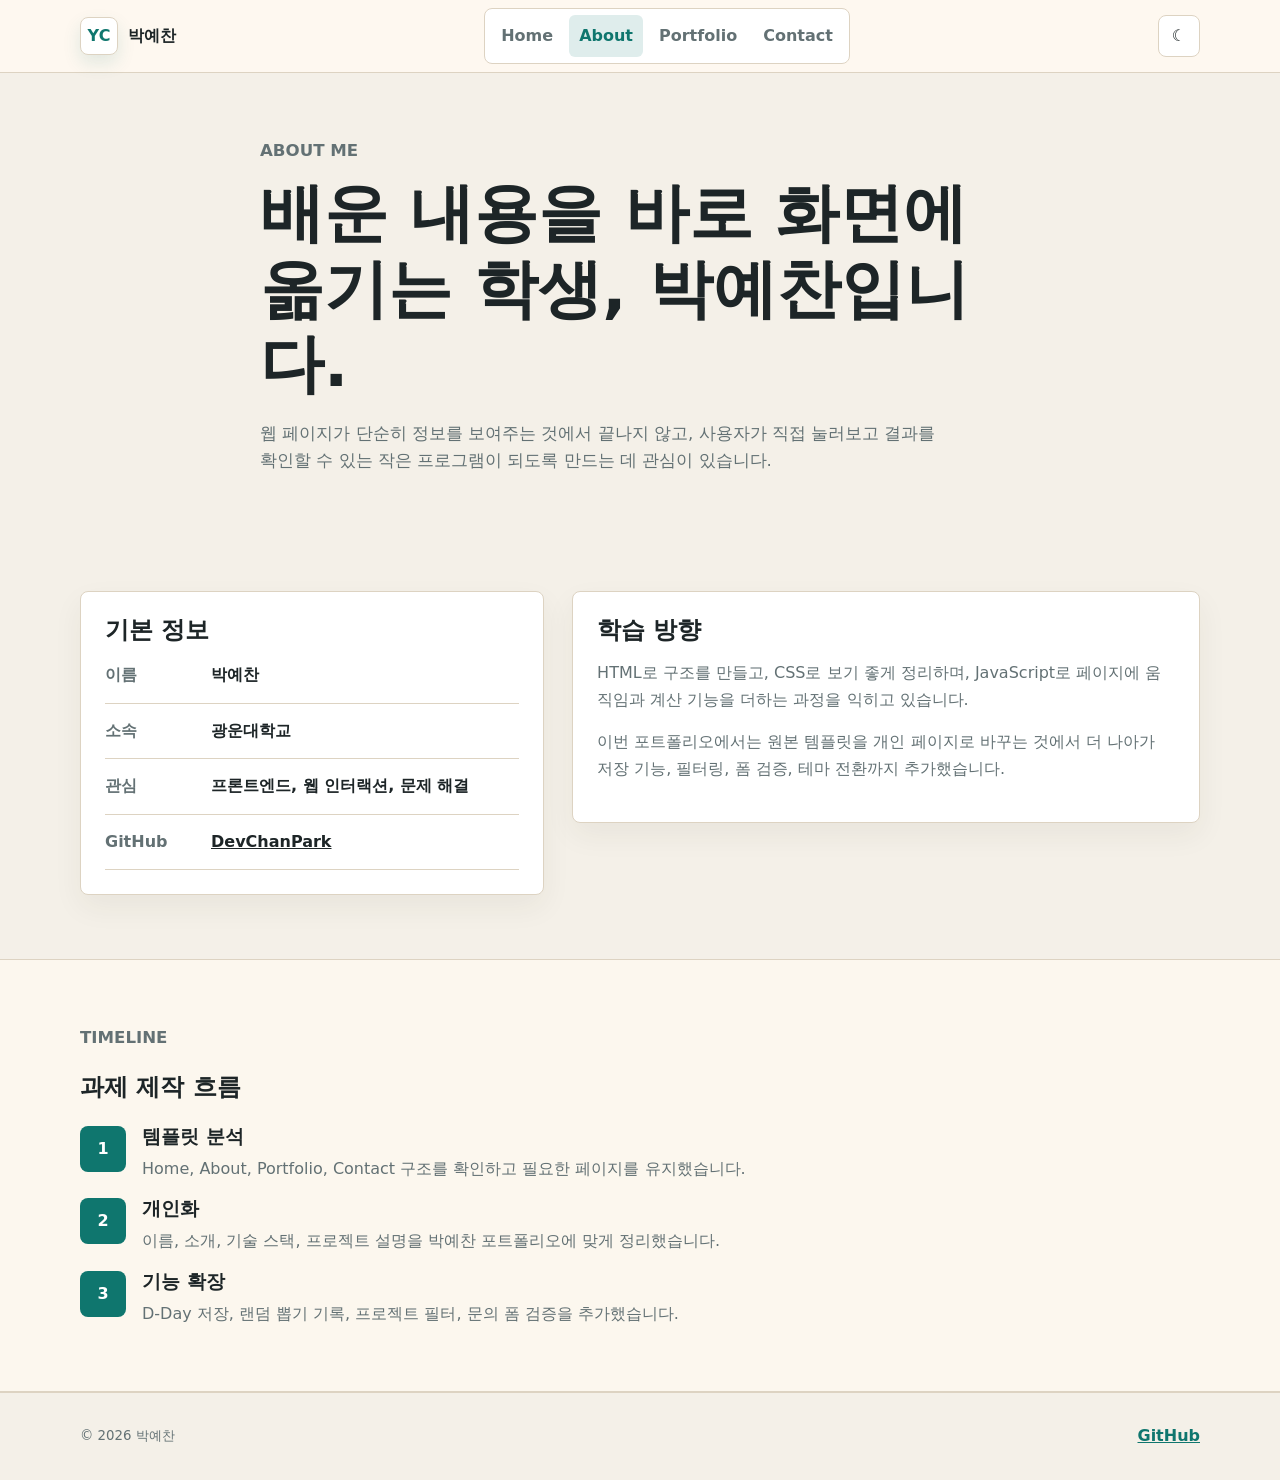
==== about.html @ 89fc2707 "Deploy portfolio site" ====
<!DOCTYPE html>
<html lang="ko">
<head>
  <meta charset="UTF-8">
  <meta name="viewport" content="width=device-width, initial-scale=1.0">
  <title>About | 박예찬</title>
  <link rel="stylesheet" href="style.css">
</head>
<body data-page="about">
  <div class="scroll-progress" aria-hidden="true"><span></span></div>

  <header class="site-header">
    <div class="shell nav-shell">
      <a class="brand" href="index.html" aria-label="박예찬 홈">
        <span class="brand-mark">YC</span>
        <span>박예찬</span>
      </a>
      <nav class="site-nav" aria-label="주요 메뉴">
        <a href="index.html">Home</a>
        <a href="about.html">About</a>
        <a href="portfolio.html">Portfolio</a>
        <a href="contact.html">Contact</a>
      </nav>
      <button class="icon-button theme-toggle" type="button" data-theme-toggle aria-label="테마 변경" title="테마 변경">
        <span data-theme-icon>☾</span>
      </button>
    </div>
  </header>

  <main>
    <section class="page-hero">
      <div class="shell narrow reveal">
        <p class="eyebrow">About Me</p>
        <h1>배운 내용을 바로 화면에 옮기는 학생, 박예찬입니다.</h1>
        <p>
          웹 페이지가 단순히 정보를 보여주는 것에서 끝나지 않고, 사용자가 직접 눌러보고
          결과를 확인할 수 있는 작은 프로그램이 되도록 만드는 데 관심이 있습니다.
        </p>
      </div>
    </section>

    <section class="section-band">
      <div class="shell about-grid">
        <article class="profile-card reveal">
          <h2>기본 정보</h2>
          <dl class="info-list">
            <div>
              <dt>이름</dt>
              <dd>박예찬</dd>
            </div>
            <div>
              <dt>소속</dt>
              <dd>광운대학교</dd>
            </div>
            <div>
              <dt>관심</dt>
              <dd>프론트엔드, 웹 인터랙션, 문제 해결</dd>
            </div>
            <div>
              <dt>GitHub</dt>
              <dd><a href="https://github.com/DevChanPark" target="_blank" rel="noreferrer">DevChanPark</a></dd>
            </div>
          </dl>
        </article>

        <article class="profile-card reveal">
          <h2>학습 방향</h2>
          <p>
            HTML로 구조를 만들고, CSS로 보기 좋게 정리하며, JavaScript로 페이지에 움직임과
            계산 기능을 더하는 과정을 익히고 있습니다.
          </p>
          <p>
            이번 포트폴리오에서는 원본 템플릿을 개인 페이지로 바꾸는 것에서 더 나아가
            저장 기능, 필터링, 폼 검증, 테마 전환까지 추가했습니다.
          </p>
        </article>
      </div>
    </section>

    <section class="section-band alt">
      <div class="shell">
        <div class="section-heading reveal">
          <p class="eyebrow">Timeline</p>
          <h2>과제 제작 흐름</h2>
        </div>
        <ol class="timeline">
          <li class="reveal">
            <span>1</span>
            <div>
              <h3>템플릿 분석</h3>
              <p>Home, About, Portfolio, Contact 구조를 확인하고 필요한 페이지를 유지했습니다.</p>
            </div>
          </li>
          <li class="reveal">
            <span>2</span>
            <div>
              <h3>개인화</h3>
              <p>이름, 소개, 기술 스택, 프로젝트 설명을 박예찬 포트폴리오에 맞게 정리했습니다.</p>
            </div>
          </li>
          <li class="reveal">
            <span>3</span>
            <div>
              <h3>기능 확장</h3>
              <p>D-Day 저장, 랜덤 뽑기 기록, 프로젝트 필터, 문의 폼 검증을 추가했습니다.</p>
            </div>
          </li>
        </ol>
      </div>
    </section>
  </main>

  <footer class="site-footer">
    <div class="shell footer-inner">
      <small>&copy; <span id="year"></span> 박예찬</small>
      <a href="https://github.com/DevChanPark" target="_blank" rel="noreferrer">GitHub</a>
    </div>
  </footer>

  <button class="back-top" type="button" data-back-top aria-label="맨 위로 이동">↑</button>
  <script src="script.js"></script>
</body>
</html>
---- style.css ----
:root {
  color-scheme: light;
  --bg: #f4f0e8;
  --surface: #fffaf1;
  --surface-strong: #ffffff;
  --text: #1d2527;
  --muted: #637174;
  --line: #ddd3c2;
  --primary: #0f766e;
  --primary-strong: #0b5f59;
  --accent: #d94f30;
  --gold: #d6a740;
  --violet: #6b5bd2;
  --shadow: 0 18px 50px rgba(56, 47, 34, 0.12);
}

:root[data-theme="dark"] {
  color-scheme: dark;
  --bg: #101416;
  --surface: #171c1f;
  --surface-strong: #20272a;
  --text: #eef4ef;
  --muted: #a7b3b0;
  --line: #334042;
  --primary: #48b8a9;
  --primary-strong: #6ed6c6;
  --accent: #ff8a64;
  --gold: #f0c66a;
  --violet: #a59bff;
  --shadow: 0 20px 60px rgba(0, 0, 0, 0.34);
}

* {
  box-sizing: border-box;
}

html {
  scroll-behavior: smooth;
}

body {
  margin: 0;
  min-width: 320px;
  background: var(--bg);
  color: var(--text);
  font-family: system-ui, -apple-system, BlinkMacSystemFont, "Segoe UI", "Noto Sans KR", Arial, sans-serif;
  line-height: 1.65;
}

a {
  color: inherit;
}

img {
  display: block;
  max-width: 100%;
}

button,
input,
textarea {
  font: inherit;
}

button {
  cursor: pointer;
}

.shell {
  width: min(1120px, calc(100% - 40px));
  margin: 0 auto;
}

.narrow {
  max-width: 760px;
}

.scroll-progress {
  position: fixed;
  top: 0;
  left: 0;
  z-index: 50;
  width: 100%;
  height: 4px;
  background: transparent;
}

.scroll-progress span {
  display: block;
  width: 0%;
  height: 100%;
  background: linear-gradient(90deg, var(--primary), var(--accent), var(--gold));
}

.site-header {
  position: sticky;
  top: 0;
  z-index: 40;
  background: color-mix(in srgb, var(--surface) 86%, transparent);
  border-bottom: 1px solid var(--line);
  backdrop-filter: blur(16px);
}

.nav-shell {
  display: flex;
  align-items: center;
  justify-content: space-between;
  min-height: 72px;
  gap: 20px;
}

.brand {
  display: inline-flex;
  align-items: center;
  gap: 10px;
  color: var(--text);
  font-weight: 800;
  text-decoration: none;
}

.brand-mark {
  display: inline-grid;
  width: 38px;
  height: 38px;
  place-items: center;
  border: 1px solid var(--line);
  background: var(--surface-strong);
  color: var(--primary);
  border-radius: 8px;
  box-shadow: 0 8px 18px rgba(15, 118, 110, 0.12);
}

.site-nav {
  display: flex;
  align-items: center;
  justify-content: center;
  gap: 6px;
  padding: 6px;
  border: 1px solid var(--line);
  background: var(--surface-strong);
  border-radius: 8px;
}

.site-nav a {
  min-width: 72px;
  padding: 8px 10px;
  color: var(--muted);
  text-align: center;
  text-decoration: none;
  border-radius: 6px;
  font-weight: 700;
  transition: background 0.2s ease, color 0.2s ease;
}

.site-nav a:hover,
.site-nav a.is-active {
  background: color-mix(in srgb, var(--primary) 13%, transparent);
  color: var(--primary);
}

.icon-button {
  display: inline-grid;
  width: 42px;
  height: 42px;
  place-items: center;
  border: 1px solid var(--line);
  background: var(--surface-strong);
  color: var(--text);
  border-radius: 8px;
}

.hero-section {
  padding: 76px 0 60px;
  overflow: hidden;
}

.hero-grid {
  display: grid;
  grid-template-columns: minmax(0, 1fr) minmax(300px, 440px);
  align-items: center;
  gap: 54px;
}

.eyebrow {
  margin: 0 0 12px;
  color: var(--accent);
  font-size: 0.78rem;
  font-weight: 900;
  letter-spacing: 0;
  text-transform: uppercase;
}

h1,
h2,
h3,
p {
  overflow-wrap: anywhere;
}

h1,
h2,
h3 {
  margin: 0;
  line-height: 1.18;
}

.hero-copy h1,
.page-hero h1 {
  font-size: clamp(2.5rem, 6vw, 5.4rem);
}

.hero-line {
  min-height: 34px;
  margin: 20px 0 0;
  color: var(--primary);
  font-size: clamp(1.08rem, 2.4vw, 1.45rem);
  font-weight: 800;
}

.hero-text,
.page-hero p,
.section-heading p {
  max-width: 690px;
  color: var(--muted);
  font-size: 1.04rem;
}

.hero-actions,
.button-row {
  display: flex;
  flex-wrap: wrap;
  gap: 10px;
  margin-top: 28px;
}

.button {
  display: inline-flex;
  min-height: 44px;
  align-items: center;
  justify-content: center;
  gap: 8px;
  padding: 10px 16px;
  border: 1px solid var(--line);
  border-radius: 8px;
  text-decoration: none;
  font-weight: 800;
}

.button.primary {
  border-color: var(--primary);
  background: var(--primary);
  color: #ffffff;
}

.button.primary:hover {
  border-color: var(--primary-strong);
  background: var(--primary-strong);
}

.button.ghost {
  background: var(--surface-strong);
  color: var(--text);
}

.hero-visual {
  position: relative;
  padding: 18px;
  border: 1px solid var(--line);
  background: radial-gradient(circle at 20% 10%, color-mix(in srgb, var(--gold) 28%, transparent), transparent 28%),
    radial-gradient(circle at 92% 16%, color-mix(in srgb, var(--violet) 18%, transparent), transparent 24%),
    var(--surface-strong);
  border-radius: 8px;
  box-shadow: var(--shadow);
}

.hero-visual img {
  width: 100%;
  aspect-ratio: 4 / 3;
  object-fit: contain;
}

.mini-status {
  position: absolute;
  right: 28px;
  bottom: 28px;
  display: grid;
  min-width: 142px;
  gap: 2px;
  padding: 12px;
  border: 1px solid var(--line);
  background: color-mix(in srgb, var(--surface-strong) 92%, transparent);
  border-radius: 8px;
  box-shadow: 0 16px 30px rgba(0, 0, 0, 0.12);
}

.mini-status span {
  color: var(--muted);
  font-size: 0.9rem;
}

.section-band {
  padding: 64px 0;
}

.section-band.alt {
  background: color-mix(in srgb, var(--surface) 70%, var(--bg));
  border-block: 1px solid var(--line);
}

.feature-layout,
.split-section,
.about-grid,
.contact-grid,
.tool-grid {
  display: grid;
  gap: 28px;
}

.feature-layout,
.split-section,
.about-grid,
.contact-grid,
.tool-grid {
  grid-template-columns: minmax(0, 0.85fr) minmax(0, 1.15fr);
  align-items: start;
}

.section-heading {
  display: grid;
  gap: 10px;
}

.stat-grid,
.feature-grid,
.project-grid {
  display: grid;
  gap: 18px;
}

.stat-grid {
  grid-template-columns: repeat(3, minmax(0, 1fr));
}

.stat-card,
.feature-card,
.profile-card,
.tool-panel,
.contact-panel,
.project-card {
  border: 1px solid var(--line);
  background: var(--surface-strong);
  border-radius: 8px;
  box-shadow: 0 12px 30px rgba(55, 45, 29, 0.06);
}

.stat-card {
  padding: 20px;
}

.stat-number {
  color: var(--gold);
  font-size: 0.82rem;
  font-weight: 900;
}

.stat-card h3 {
  margin-top: 10px;
}

.stat-card p,
.feature-card span,
.profile-card p,
.project-card p,
.tool-panel p,
.contact-panel p {
  color: var(--muted);
}

.skill-panel {
  display: grid;
  gap: 18px;
  padding: 24px;
  border: 1px solid var(--line);
  background: var(--surface-strong);
  border-radius: 8px;
}

.skill-row {
  display: grid;
  gap: 8px;
}

.skill-row span {
  font-weight: 800;
}

.skill-row i {
  display: block;
  height: 12px;
  overflow: hidden;
  background: color-mix(in srgb, var(--line) 58%, transparent);
  border-radius: 6px;
}

.skill-row i::before {
  display: block;
  width: var(--level, 0%);
  height: 100%;
  background: linear-gradient(90deg, var(--primary), var(--accent), var(--gold));
  border-radius: inherit;
  content: "";
  transition: width 0.8s ease;
}

.feature-grid {
  grid-template-columns: repeat(4, minmax(0, 1fr));
}

.feature-card {
  display: grid;
  gap: 8px;
  min-height: 148px;
  padding: 20px;
  text-decoration: none;
  transition: transform 0.2s ease, border-color 0.2s ease;
}

.feature-card:hover,
.project-card:hover {
  border-color: color-mix(in srgb, var(--primary) 60%, var(--line));
  transform: translateY(-3px);
}

.page-hero {
  padding: 64px 0 36px;
}

.page-hero h1 {
  font-size: clamp(2rem, 5vw, 4.1rem);
}

.profile-card,
.tool-panel,
.contact-panel {
  padding: 24px;
}

.info-list {
  display: grid;
  gap: 14px;
  margin: 18px 0 0;
}

.info-list div {
  display: grid;
  grid-template-columns: 90px 1fr;
  gap: 16px;
  padding-bottom: 14px;
  border-bottom: 1px solid var(--line);
}

.info-list dt {
  color: var(--muted);
  font-weight: 800;
}

.info-list dd {
  margin: 0;
  font-weight: 700;
}

.timeline {
  display: grid;
  gap: 16px;
  padding: 0;
  margin: 24px 0 0;
  list-style: none;
}

.timeline li {
  display: grid;
  grid-template-columns: 46px 1fr;
  gap: 16px;
  align-items: start;
}

.timeline span {
  display: inline-grid;
  width: 46px;
  height: 46px;
  place-items: center;
  background: var(--primary);
  color: #ffffff;
  border-radius: 8px;
  font-weight: 900;
}

.timeline p {
  margin: 8px 0 0;
  color: var(--muted);
}

.filter-bar {
  display: flex;
  flex-wrap: wrap;
  gap: 8px;
  margin-bottom: 22px;
}

.filter-btn,
.quick-row button {
  min-height: 38px;
  padding: 8px 12px;
  border: 1px solid var(--line);
  background: var(--surface-strong);
  color: var(--text);
  border-radius: 8px;
  font-weight: 800;
}

.filter-btn.is-active,
.filter-btn:hover,
.quick-row button:hover {
  border-color: var(--primary);
  background: color-mix(in srgb, var(--primary) 13%, transparent);
  color: var(--primary);
}

.project-grid {
  grid-template-columns: repeat(2, minmax(0, 1fr));
}

.project-card {
  overflow: hidden;
  transition: transform 0.2s ease, border-color 0.2s ease;
}

.project-card[hidden] {
  display: none;
}

.project-card img {
  width: 100%;
  height: 190px;
  object-fit: cover;
  border-bottom: 1px solid var(--line);
  background: var(--surface);
}

.project-body {
  display: grid;
  gap: 10px;
  padding: 20px;
}

.project-body p {
  margin: 0;
}

.project-body a {
  color: var(--primary);
  font-weight: 900;
}

.tag-line {
  color: var(--accent);
  font-size: 0.82rem;
  font-weight: 900;
}

.empty-state {
  padding: 18px;
  border: 1px dashed var(--line);
  color: var(--muted);
  text-align: center;
  border-radius: 8px;
}

label {
  display: block;
  margin: 14px 0 6px;
  font-weight: 800;
}

input,
textarea {
  width: 100%;
  min-height: 44px;
  padding: 10px 12px;
  border: 1px solid var(--line);
  background: color-mix(in srgb, var(--surface-strong) 94%, var(--bg));
  color: var(--text);
  border-radius: 8px;
  outline: none;
}

textarea {
  resize: vertical;
}

input:focus,
textarea:focus {
  border-color: var(--primary);
  box-shadow: 0 0 0 4px color-mix(in srgb, var(--primary) 18%, transparent);
}

.tool-grid {
  grid-template-columns: minmax(0, 0.9fr) minmax(0, 1.1fr);
}

.quick-row,
.form-meta,
.panel-title {
  display: flex;
  align-items: center;
  justify-content: space-between;
  gap: 10px;
}

.quick-row {
  justify-content: flex-start;
  flex-wrap: wrap;
  margin: 12px 0 20px;
}

.tool-result,
.form-result {
  min-height: 28px;
  margin: 16px 0 0;
  color: var(--primary);
  font-weight: 800;
}

.event-list,
.history-list,
.contact-list {
  display: grid;
  gap: 12px;
  padding: 0;
  margin: 18px 0 0;
  list-style: none;
}

.event-list li,
.history-list li {
  display: grid;
  grid-template-columns: 1fr auto;
  gap: 12px;
  align-items: center;
  padding: 14px;
  border: 1px solid var(--line);
  background: var(--surface);
  border-radius: 8px;
}

.event-list strong,
.history-list strong {
  display: block;
}

.event-list small,
.history-list small {
  color: var(--muted);
}

.text-button {
  padding: 0;
  border: 0;
  background: transparent;
  color: var(--primary);
  font-weight: 900;
  text-align: left;
}

.picker-display {
  display: grid;
  gap: 8px;
  margin-bottom: 24px;
  padding: 28px;
  border: 1px solid var(--line);
  background: color-mix(in srgb, var(--primary) 10%, var(--surface-strong));
  border-radius: 8px;
  text-align: center;
}

.picker-display span {
  color: var(--muted);
  font-size: 0.82rem;
  font-weight: 900;
  text-transform: uppercase;
}

.picker-display strong {
  font-size: clamp(1.6rem, 5vw, 2.7rem);
  color: var(--primary);
}

.picker-display.is-rolling strong {
  animation: pop 0.36s ease;
}

.contact-grid {
  grid-template-columns: minmax(260px, 0.8fr) minmax(0, 1.2fr);
}

.contact-list li {
  display: grid;
  gap: 4px;
  padding-bottom: 12px;
  border-bottom: 1px solid var(--line);
}

.contact-list span,
.helper-text,
.form-meta {
  color: var(--muted);
}

.form-meta {
  margin: 8px 0 18px;
  font-size: 0.92rem;
}

.back-top {
  position: fixed;
  right: 18px;
  bottom: 18px;
  display: none;
  width: 42px;
  height: 42px;
  border: 1px solid var(--line);
  background: var(--surface-strong);
  color: var(--primary);
  border-radius: 8px;
  box-shadow: var(--shadow);
  font-weight: 900;
}

.back-top.is-visible {
  display: inline-grid;
  place-items: center;
}

.site-footer {
  padding: 30px 0;
  border-top: 1px solid var(--line);
  color: var(--muted);
}

.footer-inner {
  display: flex;
  align-items: center;
  justify-content: space-between;
  gap: 14px;
}

.footer-inner a {
  color: var(--primary);
  font-weight: 800;
}

.reveal {
  opacity: 0;
  transform: translateY(18px);
  transition: opacity 0.55s ease, transform 0.55s ease;
}

.reveal.is-visible {
  opacity: 1;
  transform: translateY(0);
}

@keyframes pop {
  0% {
    transform: scale(0.96);
  }
  100% {
    transform: scale(1);
  }
}

@media (max-width: 900px) {
  .hero-grid,
  .feature-layout,
  .split-section,
  .about-grid,
  .contact-grid,
  .tool-grid {
    grid-template-columns: 1fr;
  }

  .stat-grid,
  .feature-grid,
  .project-grid {
    grid-template-columns: repeat(2, minmax(0, 1fr));
  }
}

@media (max-width: 680px) {
  .shell {
    width: min(100% - 28px, 1120px);
  }

  .nav-shell {
    align-items: stretch;
    flex-wrap: wrap;
    padding: 12px 0;
  }

  .site-nav {
    order: 3;
    width: 100%;
    overflow-x: auto;
    justify-content: flex-start;
  }

  .site-nav a {
    min-width: 88px;
  }

  .hero-section {
    padding-top: 48px;
  }

  .stat-grid,
  .feature-grid,
  .project-grid {
    grid-template-columns: 1fr;
  }

  .info-list div,
  .timeline li,
  .event-list li,
  .history-list li {
    grid-template-columns: 1fr;
  }

  .footer-inner {
    align-items: flex-start;
    flex-direction: column;
  }
}
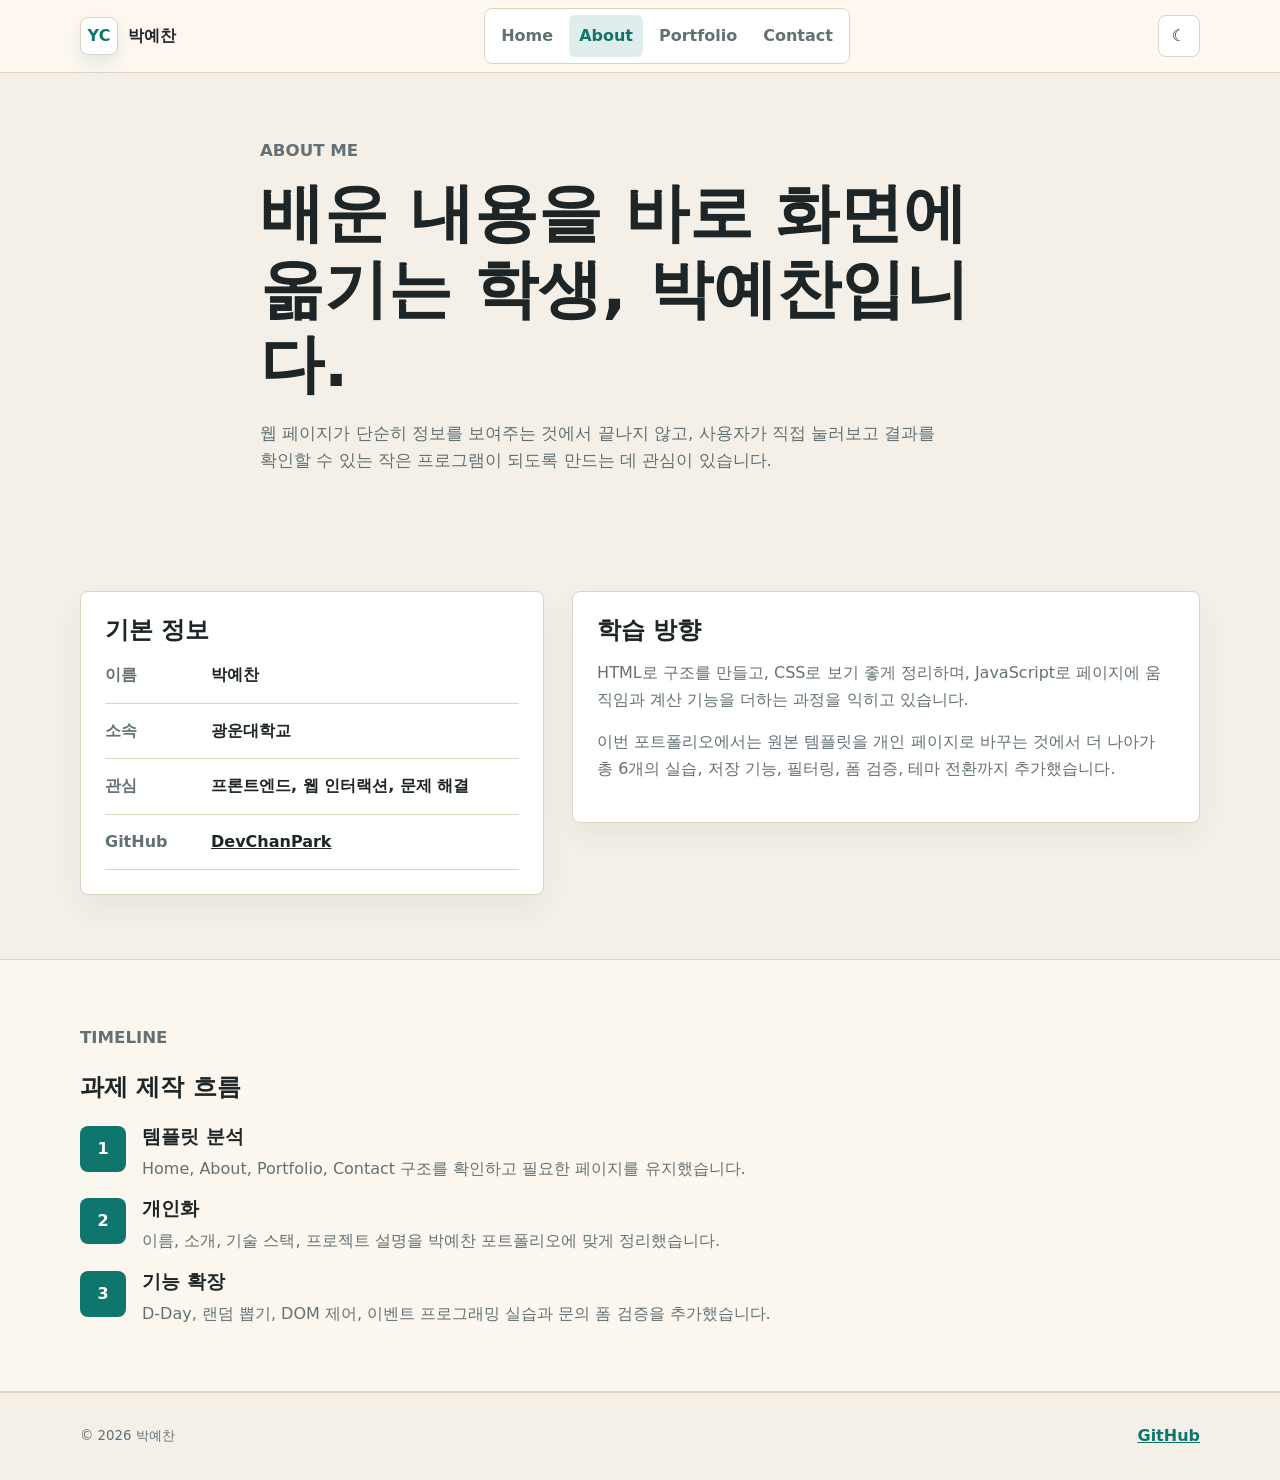
==== commit cb904368: "Add week 13 and 15 practice pages" ====
--- a/about.html
+++ b/about.html
@@ -71,7 +71,7 @@
           </p>
           <p>
             이번 포트폴리오에서는 원본 템플릿을 개인 페이지로 바꾸는 것에서 더 나아가
-            저장 기능, 필터링, 폼 검증, 테마 전환까지 추가했습니다.
+            총 6개의 실습, 저장 기능, 필터링, 폼 검증, 테마 전환까지 추가했습니다.
           </p>
         </article>
       </div>
@@ -102,7 +102,7 @@
             <span>3</span>
             <div>
               <h3>기능 확장</h3>
-              <p>D-Day 저장, 랜덤 뽑기 기록, 프로젝트 필터, 문의 폼 검증을 추가했습니다.</p>
+              <p>D-Day, 랜덤 뽑기, DOM 제어, 이벤트 프로그래밍 실습과 문의 폼 검증을 추가했습니다.</p>
             </div>
           </li>
         </ol>
--- a/style.css
+++ b/style.css
@@ -413,7 +413,7 @@
 }
 
 .feature-grid {
-  grid-template-columns: repeat(4, minmax(0, 1fr));
+  grid-template-columns: repeat(3, minmax(0, 1fr));
 }
 
 .feature-card {
@@ -721,6 +721,192 @@
   font-size: 0.92rem;
 }
 
+.control-grid {
+  display: grid;
+  grid-template-columns: repeat(2, minmax(0, 1fr));
+  gap: 10px;
+  margin-top: 18px;
+}
+
+.style-target {
+  min-height: 86px;
+  padding: 20px;
+  border: 2px solid var(--line);
+  background: var(--surface);
+  border-radius: 8px;
+  color: var(--text);
+  font-size: 20px;
+  font-weight: 900;
+  text-align: center;
+  transition: all 0.3s ease;
+}
+
+.style-state {
+  padding: 12px;
+  border: 1px dashed var(--line);
+  background: color-mix(in srgb, var(--gold) 12%, var(--surface-strong));
+  border-radius: 8px;
+  font-weight: 800;
+}
+
+.comment-list li {
+  cursor: pointer;
+  transition: border-color 0.2s ease, transform 0.2s ease;
+}
+
+.comment-list li:hover {
+  border-color: var(--accent);
+  transform: translateY(-2px);
+}
+
+.menu-box {
+  display: grid;
+  gap: 12px;
+  margin-top: 14px;
+}
+
+.menu-item {
+  display: grid;
+  grid-template-columns: auto 1fr 82px;
+  gap: 12px;
+  align-items: center;
+  margin: 0;
+  padding: 14px;
+  border: 1px solid var(--line);
+  background: var(--surface);
+  border-radius: 8px;
+}
+
+.menu-item input[type="checkbox"] {
+  width: 20px;
+  min-height: 20px;
+}
+
+.menu-item small {
+  display: block;
+  color: var(--muted);
+  font-weight: 700;
+}
+
+.menu-qty {
+  width: 82px;
+  min-width: 0;
+  text-align: center;
+}
+
+.order-total {
+  color: var(--primary);
+  font-size: 1.3rem;
+  font-weight: 900;
+}
+
+.receipt-list li {
+  grid-template-columns: 1fr;
+}
+
+.car-layout {
+  display: grid;
+  grid-template-columns: minmax(0, 1.35fr) minmax(260px, 0.65fr);
+  gap: 28px;
+  align-items: start;
+}
+
+.car-stage {
+  position: relative;
+  min-height: 460px;
+  overflow: hidden;
+  border: 5px solid #d72f2f;
+  background:
+    linear-gradient(90deg, color-mix(in srgb, var(--line) 45%, transparent) 1px, transparent 1px),
+    linear-gradient(color-mix(in srgb, var(--line) 45%, transparent) 1px, transparent 1px),
+    var(--surface-strong);
+  background-size: 44px 44px;
+  border-radius: 8px;
+  box-shadow: var(--shadow);
+  outline: none;
+}
+
+#car {
+  position: absolute;
+  left: 100px;
+  top: 100px;
+  display: grid;
+  width: 92px;
+  height: 46px;
+  place-items: center;
+  background: var(--violet);
+  color: #ffffff;
+  border: 3px solid color-mix(in srgb, var(--violet) 70%, #000000);
+  border-radius: 8px 18px 8px 8px;
+  box-shadow: 0 12px 22px rgba(0, 0, 0, 0.18);
+  font-size: 0.86rem;
+  font-weight: 900;
+}
+
+#car::before,
+#car::after {
+  position: absolute;
+  bottom: -10px;
+  width: 18px;
+  height: 18px;
+  border: 3px solid var(--surface-strong);
+  background: #1d2527;
+  border-radius: 50%;
+  content: "";
+}
+
+#car::before {
+  left: 12px;
+}
+
+#car::after {
+  right: 12px;
+}
+
+.direction-pad {
+  display: grid;
+  grid-template-columns: repeat(3, 54px);
+  grid-template-areas:
+    ". up ."
+    "left down right";
+  gap: 8px;
+  margin: 20px 0 4px;
+}
+
+.direction-pad button {
+  display: inline-grid;
+  width: 54px;
+  height: 54px;
+  place-items: center;
+  border: 1px solid var(--line);
+  background: var(--surface);
+  color: var(--primary);
+  border-radius: 8px;
+  font-size: 1.2rem;
+  font-weight: 900;
+}
+
+.direction-pad button:hover {
+  border-color: var(--primary);
+  background: color-mix(in srgb, var(--primary) 13%, transparent);
+}
+
+.direction-pad [data-car-move="up"] {
+  grid-area: up;
+}
+
+.direction-pad [data-car-move="left"] {
+  grid-area: left;
+}
+
+.direction-pad [data-car-move="down"] {
+  grid-area: down;
+}
+
+.direction-pad [data-car-move="right"] {
+  grid-area: right;
+}
+
 .back-top {
   position: fixed;
   right: 18px;
@@ -785,7 +971,8 @@
   .split-section,
   .about-grid,
   .contact-grid,
-  .tool-grid {
+  .tool-grid,
+  .car-layout {
     grid-template-columns: 1fr;
   }
 
@@ -831,8 +1018,17 @@
   .info-list div,
   .timeline li,
   .event-list li,
-  .history-list li {
+  .history-list li,
+  .menu-item {
     grid-template-columns: 1fr;
+  }
+
+  .control-grid {
+    grid-template-columns: 1fr;
+  }
+
+  .car-stage {
+    min-height: 340px;
   }
 
   .footer-inner {
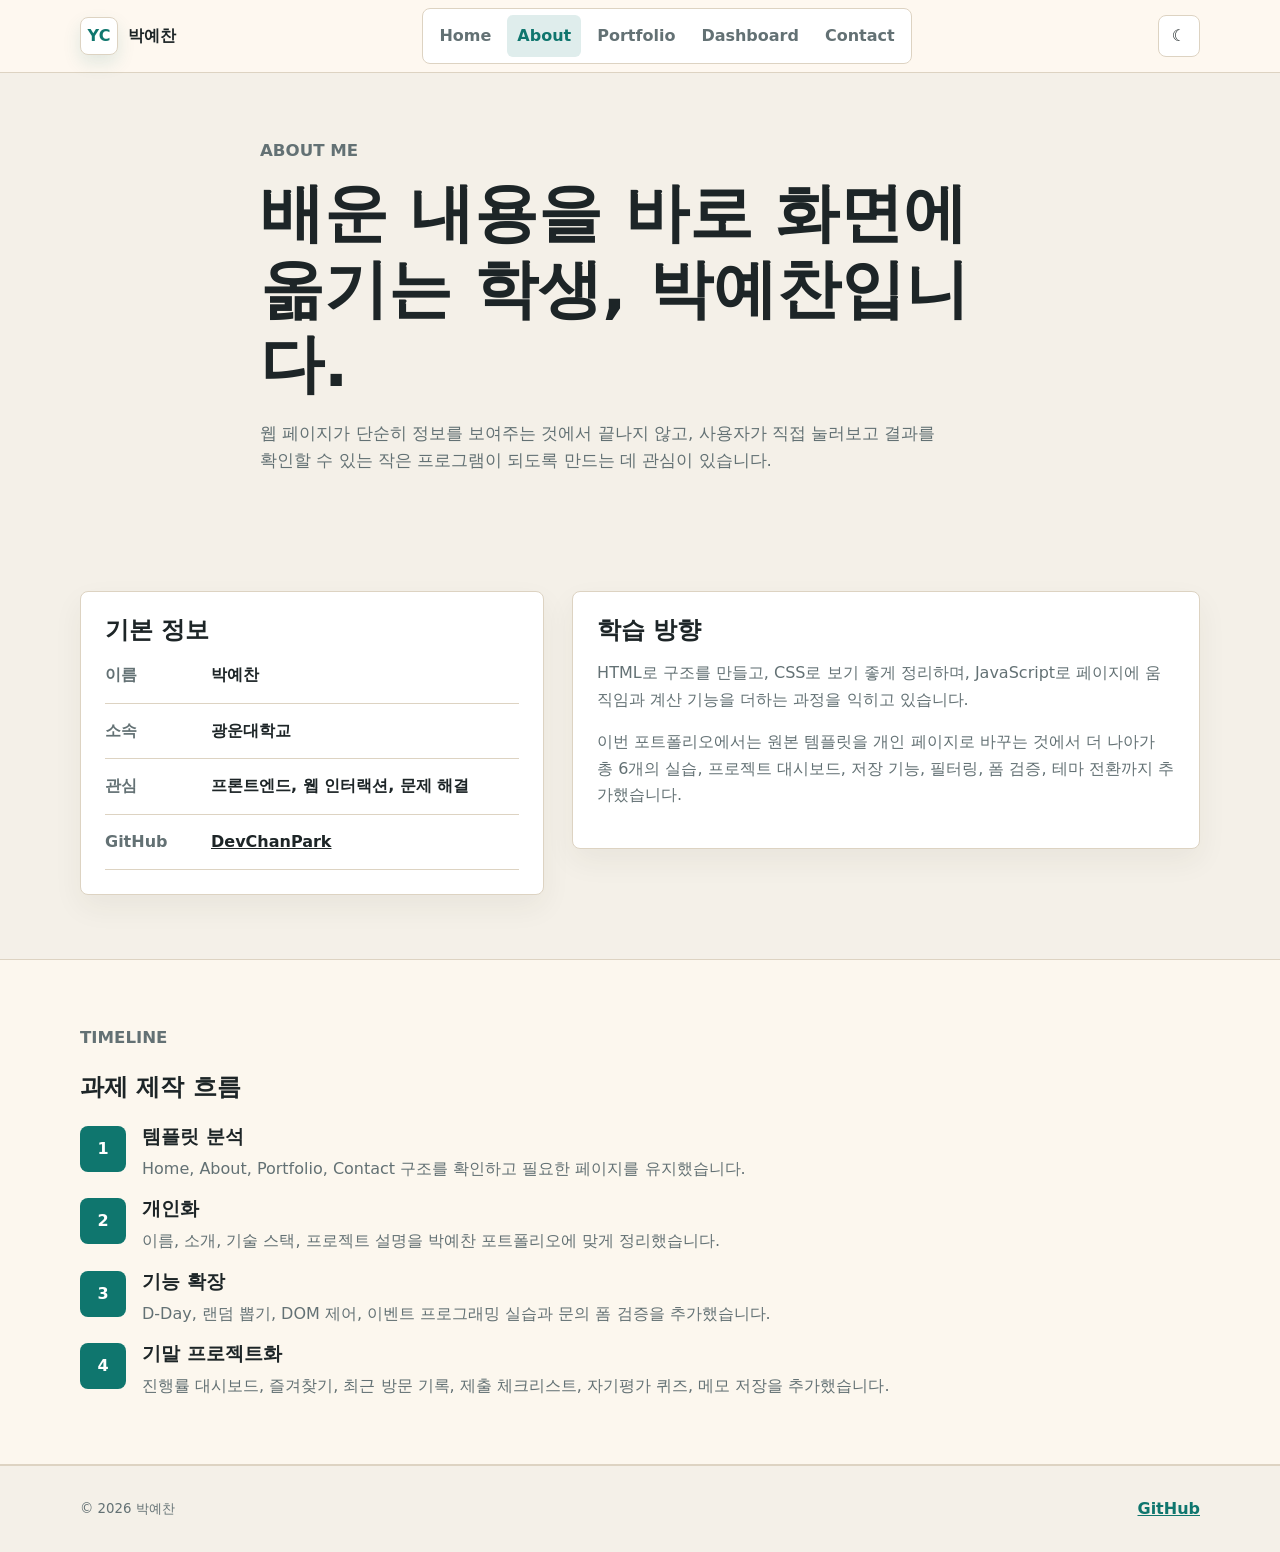
==== commit 398915d0: "Add final project dashboard" ====
--- a/about.html
+++ b/about.html
@@ -19,6 +19,7 @@
         <a href="index.html">Home</a>
         <a href="about.html">About</a>
         <a href="portfolio.html">Portfolio</a>
+        <a href="dashboard.html">Dashboard</a>
         <a href="contact.html">Contact</a>
       </nav>
       <button class="icon-button theme-toggle" type="button" data-theme-toggle aria-label="테마 변경" title="테마 변경">
@@ -71,7 +72,7 @@
           </p>
           <p>
             이번 포트폴리오에서는 원본 템플릿을 개인 페이지로 바꾸는 것에서 더 나아가
-            총 6개의 실습, 저장 기능, 필터링, 폼 검증, 테마 전환까지 추가했습니다.
+            총 6개의 실습, 프로젝트 대시보드, 저장 기능, 필터링, 폼 검증, 테마 전환까지 추가했습니다.
           </p>
         </article>
       </div>
@@ -105,6 +106,13 @@
               <p>D-Day, 랜덤 뽑기, DOM 제어, 이벤트 프로그래밍 실습과 문의 폼 검증을 추가했습니다.</p>
             </div>
           </li>
+          <li class="reveal">
+            <span>4</span>
+            <div>
+              <h3>기말 프로젝트화</h3>
+              <p>진행률 대시보드, 즐겨찾기, 최근 방문 기록, 제출 체크리스트, 자기평가 퀴즈, 메모 저장을 추가했습니다.</p>
+            </div>
+          </li>
         </ol>
       </div>
     </section>
--- a/style.css
+++ b/style.css
@@ -346,6 +346,7 @@
 .profile-card,
 .tool-panel,
 .contact-panel,
+.dashboard-card,
 .project-card {
   border: 1px solid var(--line);
   background: var(--surface-strong);
@@ -372,7 +373,8 @@
 .profile-card p,
 .project-card p,
 .tool-panel p,
-.contact-panel p {
+.contact-panel p,
+.dashboard-card p {
   color: var(--muted);
 }
 
@@ -719,6 +721,182 @@
 .form-meta {
   margin: 8px 0 18px;
   font-size: 0.92rem;
+}
+
+.dashboard-grid {
+  display: grid;
+  grid-template-columns: minmax(280px, 0.82fr) minmax(0, 1.18fr);
+  gap: 18px;
+  align-items: start;
+}
+
+.dashboard-card {
+  padding: 24px;
+}
+
+.dashboard-notes {
+  grid-column: 1 / -1;
+}
+
+.dashboard-summary {
+  display: grid;
+  gap: 22px;
+}
+
+.progress-dial {
+  display: grid;
+  width: min(230px, 100%);
+  aspect-ratio: 1;
+  place-items: center;
+  justify-self: center;
+  background:
+    radial-gradient(circle, var(--surface-strong) 57%, transparent 58%),
+    conic-gradient(var(--primary) var(--progress), color-mix(in srgb, var(--line) 70%, transparent) 0);
+  border: 1px solid var(--line);
+  border-radius: 50%;
+}
+
+.progress-dial strong {
+  display: block;
+  color: var(--primary);
+  font-size: clamp(2rem, 5vw, 3.2rem);
+  line-height: 1;
+}
+
+.progress-dial span {
+  color: var(--muted);
+  font-weight: 900;
+}
+
+.metric-grid {
+  display: grid;
+  grid-template-columns: repeat(3, minmax(0, 1fr));
+  gap: 10px;
+}
+
+.metric-grid div {
+  display: grid;
+  gap: 4px;
+  min-height: 84px;
+  place-items: center;
+  padding: 12px;
+  border: 1px solid var(--line);
+  background: var(--surface);
+  border-radius: 8px;
+  text-align: center;
+}
+
+.metric-grid strong {
+  color: var(--primary);
+  font-size: 1.45rem;
+}
+
+.metric-grid span {
+  color: var(--muted);
+  font-size: 0.82rem;
+  font-weight: 800;
+}
+
+.practice-track,
+.quick-link-list,
+.checklist,
+.quiz-form {
+  display: grid;
+  gap: 12px;
+  margin-top: 18px;
+}
+
+.practice-row {
+  display: grid;
+  grid-template-columns: 1fr auto;
+  gap: 14px;
+  align-items: center;
+  padding: 14px;
+  border: 1px solid var(--line);
+  background: var(--surface);
+  border-radius: 8px;
+}
+
+.practice-row.is-done {
+  border-color: color-mix(in srgb, var(--primary) 65%, var(--line));
+  background: color-mix(in srgb, var(--primary) 9%, var(--surface));
+}
+
+.practice-row label {
+  display: grid;
+  grid-template-columns: auto 1fr;
+  gap: 12px;
+  align-items: center;
+  margin: 0;
+}
+
+.practice-row input[type="checkbox"],
+.checklist input[type="checkbox"],
+.quiz-form input[type="radio"] {
+  width: 20px;
+  min-height: 20px;
+}
+
+.practice-row strong,
+.quick-link-list strong {
+  display: block;
+}
+
+.practice-row small,
+.quick-link-list span {
+  display: block;
+  color: var(--muted);
+  font-size: 0.9rem;
+}
+
+.practice-actions {
+  display: flex;
+  flex-wrap: wrap;
+  gap: 10px;
+  justify-content: flex-end;
+}
+
+.practice-actions a,
+.quick-link-list a {
+  color: var(--primary);
+  font-weight: 900;
+}
+
+.quick-link-list a {
+  display: block;
+  padding: 13px 14px;
+  border: 1px solid var(--line);
+  background: var(--surface);
+  border-radius: 8px;
+  text-decoration: none;
+}
+
+.quick-link-list a:hover {
+  border-color: var(--primary);
+}
+
+.checklist label,
+.quiz-form label {
+  display: grid;
+  grid-template-columns: auto 1fr;
+  gap: 10px;
+  align-items: center;
+  margin: 0;
+  padding: 12px 0;
+  border-bottom: 1px solid var(--line);
+}
+
+.quiz-form fieldset {
+  min-width: 0;
+  padding: 14px;
+  border: 1px solid var(--line);
+  background: var(--surface);
+  border-radius: 8px;
+}
+
+.quiz-form legend {
+  padding: 0 6px;
+  font-weight: 900;
 }
 
 .control-grid {
@@ -971,6 +1149,7 @@
   .split-section,
   .about-grid,
   .contact-grid,
+  .dashboard-grid,
   .tool-grid,
   .car-layout {
     grid-template-columns: 1fr;
@@ -1019,8 +1198,17 @@
   .timeline li,
   .event-list li,
   .history-list li,
-  .menu-item {
+  .menu-item,
+  .practice-row {
     grid-template-columns: 1fr;
+  }
+
+  .metric-grid {
+    grid-template-columns: 1fr;
+  }
+
+  .practice-actions {
+    justify-content: flex-start;
   }
 
   .control-grid {
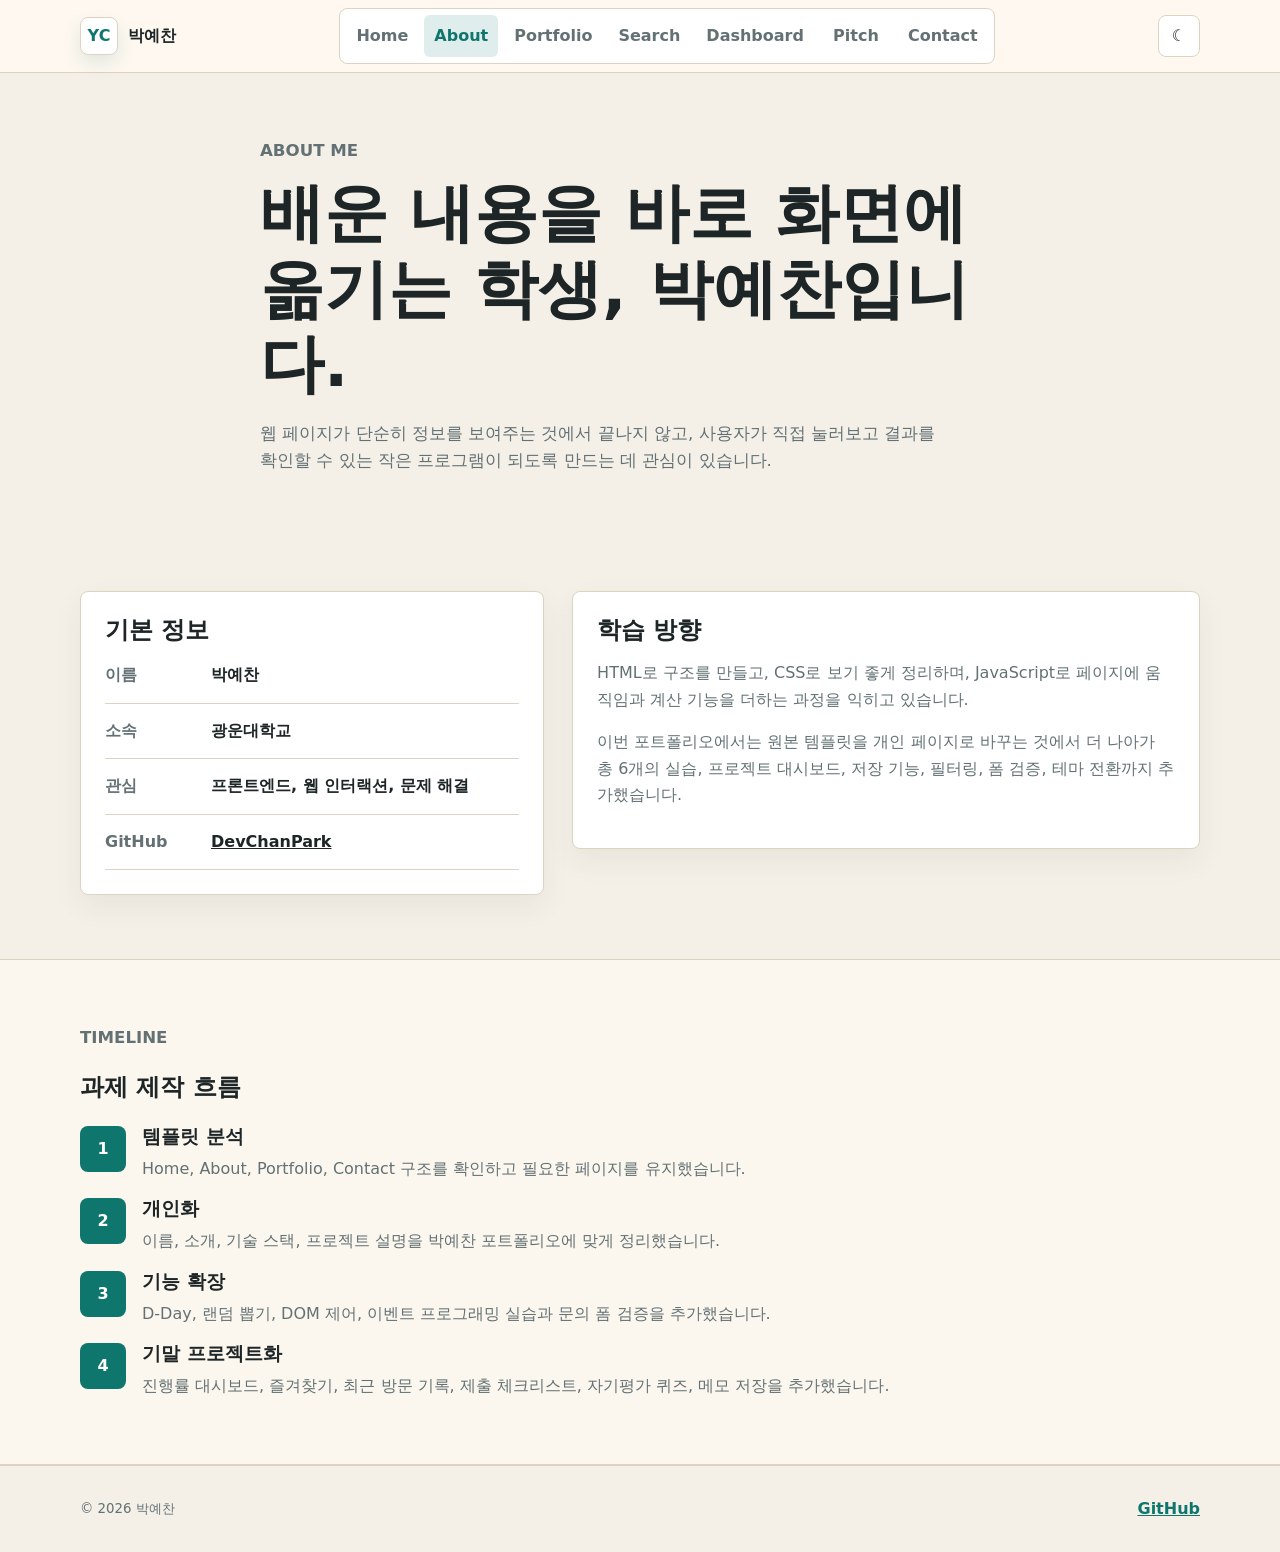
==== commit d2ff2bc2: "Add search pitch mode and 404 page" ====
--- a/about.html
+++ b/about.html
@@ -3,6 +3,12 @@
 <head>
   <meta charset="UTF-8">
   <meta name="viewport" content="width=device-width, initial-scale=1.0">
+  <meta name="description" content="박예찬의 KW Internet 기말 프로젝트 포트폴리오입니다. 6개 실습, 대시보드, 검색, 발표 모드가 포함되어 있습니다.">
+  <meta property="og:title" content="박예찬 KW Internet Final Project">
+  <meta property="og:description" content="실습 진행률, 사이트 검색, 발표 모드, 저장 기능을 갖춘 박예찬의 웹 포트폴리오입니다.">
+  <meta property="og:type" content="website">
+  <meta property="og:url" content="https://devchanpark.github.io/KW-InterneT/">
+  <meta property="og:image" content="https://devchanpark.github.io/KW-InterneT/assets/profile-visual.svg">
   <title>About | 박예찬</title>
   <link rel="stylesheet" href="style.css">
 </head>
@@ -19,7 +25,9 @@
         <a href="index.html">Home</a>
         <a href="about.html">About</a>
         <a href="portfolio.html">Portfolio</a>
+        <a href="search.html">Search</a>
         <a href="dashboard.html">Dashboard</a>
+        <a href="presentation.html">Pitch</a>
         <a href="contact.html">Contact</a>
       </nav>
       <button class="icon-button theme-toggle" type="button" data-theme-toggle aria-label="테마 변경" title="테마 변경">
--- a/style.css
+++ b/style.css
@@ -302,6 +302,10 @@
   padding: 64px 0;
 }
 
+.section-band.compact {
+  padding: 28px 0;
+}
+
 .section-band.alt {
   background: color-mix(in srgb, var(--surface) 70%, var(--bg));
   border-block: 1px solid var(--line);
@@ -897,6 +901,222 @@
 .quiz-form legend {
   padding: 0 6px;
   font-weight: 900;
+}
+
+.search-layout {
+  display: grid;
+  grid-template-columns: minmax(280px, 0.75fr) minmax(0, 1.25fr);
+  gap: 24px;
+  align-items: start;
+}
+
+.search-chip-row {
+  display: flex;
+  flex-wrap: wrap;
+  gap: 8px;
+  margin-top: 12px;
+}
+
+.search-chip-row button {
+  min-height: 36px;
+  padding: 7px 11px;
+  border: 1px solid var(--line);
+  background: var(--surface);
+  color: var(--primary);
+  border-radius: 8px;
+  font-weight: 900;
+}
+
+.search-chip-row button:hover {
+  border-color: var(--primary);
+  background: color-mix(in srgb, var(--primary) 12%, transparent);
+}
+
+.search-result-list {
+  display: grid;
+  gap: 12px;
+  margin-top: 18px;
+}
+
+.search-result-list.compact {
+  margin-top: 12px;
+}
+
+.search-result {
+  display: grid;
+  gap: 4px;
+  padding: 15px;
+  border: 1px solid var(--line);
+  background: var(--surface);
+  border-radius: 8px;
+  text-decoration: none;
+  transition: border-color 0.2s ease, transform 0.2s ease;
+}
+
+.search-result:hover {
+  border-color: var(--primary);
+  transform: translateY(-2px);
+}
+
+.search-result small {
+  color: var(--muted);
+}
+
+.practice-pager {
+  display: grid;
+  grid-template-columns: repeat(3, minmax(0, 1fr));
+  gap: 12px;
+}
+
+.pager-link {
+  display: grid;
+  gap: 4px;
+  min-height: 84px;
+  align-content: center;
+  padding: 16px;
+  border: 1px solid var(--line);
+  background: var(--surface-strong);
+  border-radius: 8px;
+  text-decoration: none;
+  box-shadow: 0 12px 30px rgba(55, 45, 29, 0.06);
+}
+
+.pager-link.center {
+  text-align: center;
+}
+
+.pager-link span {
+  color: var(--muted);
+  font-size: 0.82rem;
+  font-weight: 900;
+}
+
+.pager-link strong {
+  color: var(--primary);
+}
+
+.pager-link:hover {
+  border-color: var(--primary);
+}
+
+.presentation-mode {
+  min-height: calc(100vh - 73px);
+  padding: 36px 0 52px;
+}
+
+.presentation-toolbar {
+  display: flex;
+  align-items: center;
+  justify-content: space-between;
+  gap: 14px;
+  margin-bottom: 18px;
+}
+
+.presentation-toolbar > span {
+  color: var(--muted);
+  font-weight: 900;
+}
+
+.button-row.compact {
+  margin-top: 0;
+}
+
+.slide-deck {
+  position: relative;
+  min-height: 520px;
+  border: 1px solid var(--line);
+  background: radial-gradient(circle at 12% 18%, color-mix(in srgb, var(--gold) 18%, transparent), transparent 24%),
+    radial-gradient(circle at 86% 14%, color-mix(in srgb, var(--violet) 16%, transparent), transparent 26%),
+    var(--surface-strong);
+  border-radius: 8px;
+  box-shadow: var(--shadow);
+  overflow: hidden;
+}
+
+.presentation-slide {
+  display: none;
+  min-height: 520px;
+  padding: clamp(28px, 6vw, 72px);
+  align-content: center;
+}
+
+.presentation-slide.is-active {
+  display: grid;
+  animation: slideIn 0.28s ease;
+}
+
+.presentation-slide h1,
+.presentation-slide h2 {
+  max-width: 920px;
+  font-size: clamp(2.2rem, 6vw, 5rem);
+}
+
+.presentation-slide p {
+  max-width: 780px;
+  color: var(--muted);
+  font-size: clamp(1.05rem, 2vw, 1.35rem);
+}
+
+.slide-list {
+  display: grid;
+  gap: 14px;
+  max-width: 820px;
+  padding: 0;
+  margin: 28px 0 0;
+  list-style: none;
+}
+
+.slide-list li {
+  padding: 16px 18px;
+  border: 1px solid var(--line);
+  background: color-mix(in srgb, var(--surface-strong) 82%, transparent);
+  border-radius: 8px;
+  font-weight: 900;
+}
+
+.slide-actions {
+  display: flex;
+  flex-wrap: wrap;
+  gap: 10px;
+  margin-top: 30px;
+}
+
+.slide-dots {
+  display: flex;
+  justify-content: center;
+  gap: 8px;
+  margin-top: 18px;
+}
+
+.slide-dots button {
+  width: 12px;
+  height: 12px;
+  padding: 0;
+  border: 1px solid var(--line);
+  background: var(--surface-strong);
+  border-radius: 50%;
+}
+
+.slide-dots button.is-active {
+  border-color: var(--primary);
+  background: var(--primary);
+}
+
+.not-found-hero {
+  min-height: calc(100vh - 180px);
+  display: grid;
+  align-items: center;
+}
+
+@keyframes slideIn {
+  from {
+    opacity: 0;
+    transform: translateX(18px);
+  }
+  to {
+    opacity: 1;
+    transform: translateX(0);
+  }
 }
 
 .control-grid {
@@ -1150,6 +1370,7 @@
   .about-grid,
   .contact-grid,
   .dashboard-grid,
+  .search-layout,
   .tool-grid,
   .car-layout {
     grid-template-columns: 1fr;
@@ -1207,6 +1428,20 @@
     grid-template-columns: 1fr;
   }
 
+  .practice-pager {
+    grid-template-columns: 1fr;
+  }
+
+  .presentation-toolbar {
+    align-items: flex-start;
+    flex-direction: column;
+  }
+
+  .slide-deck,
+  .presentation-slide {
+    min-height: 460px;
+  }
+
   .practice-actions {
     justify-content: flex-start;
   }
